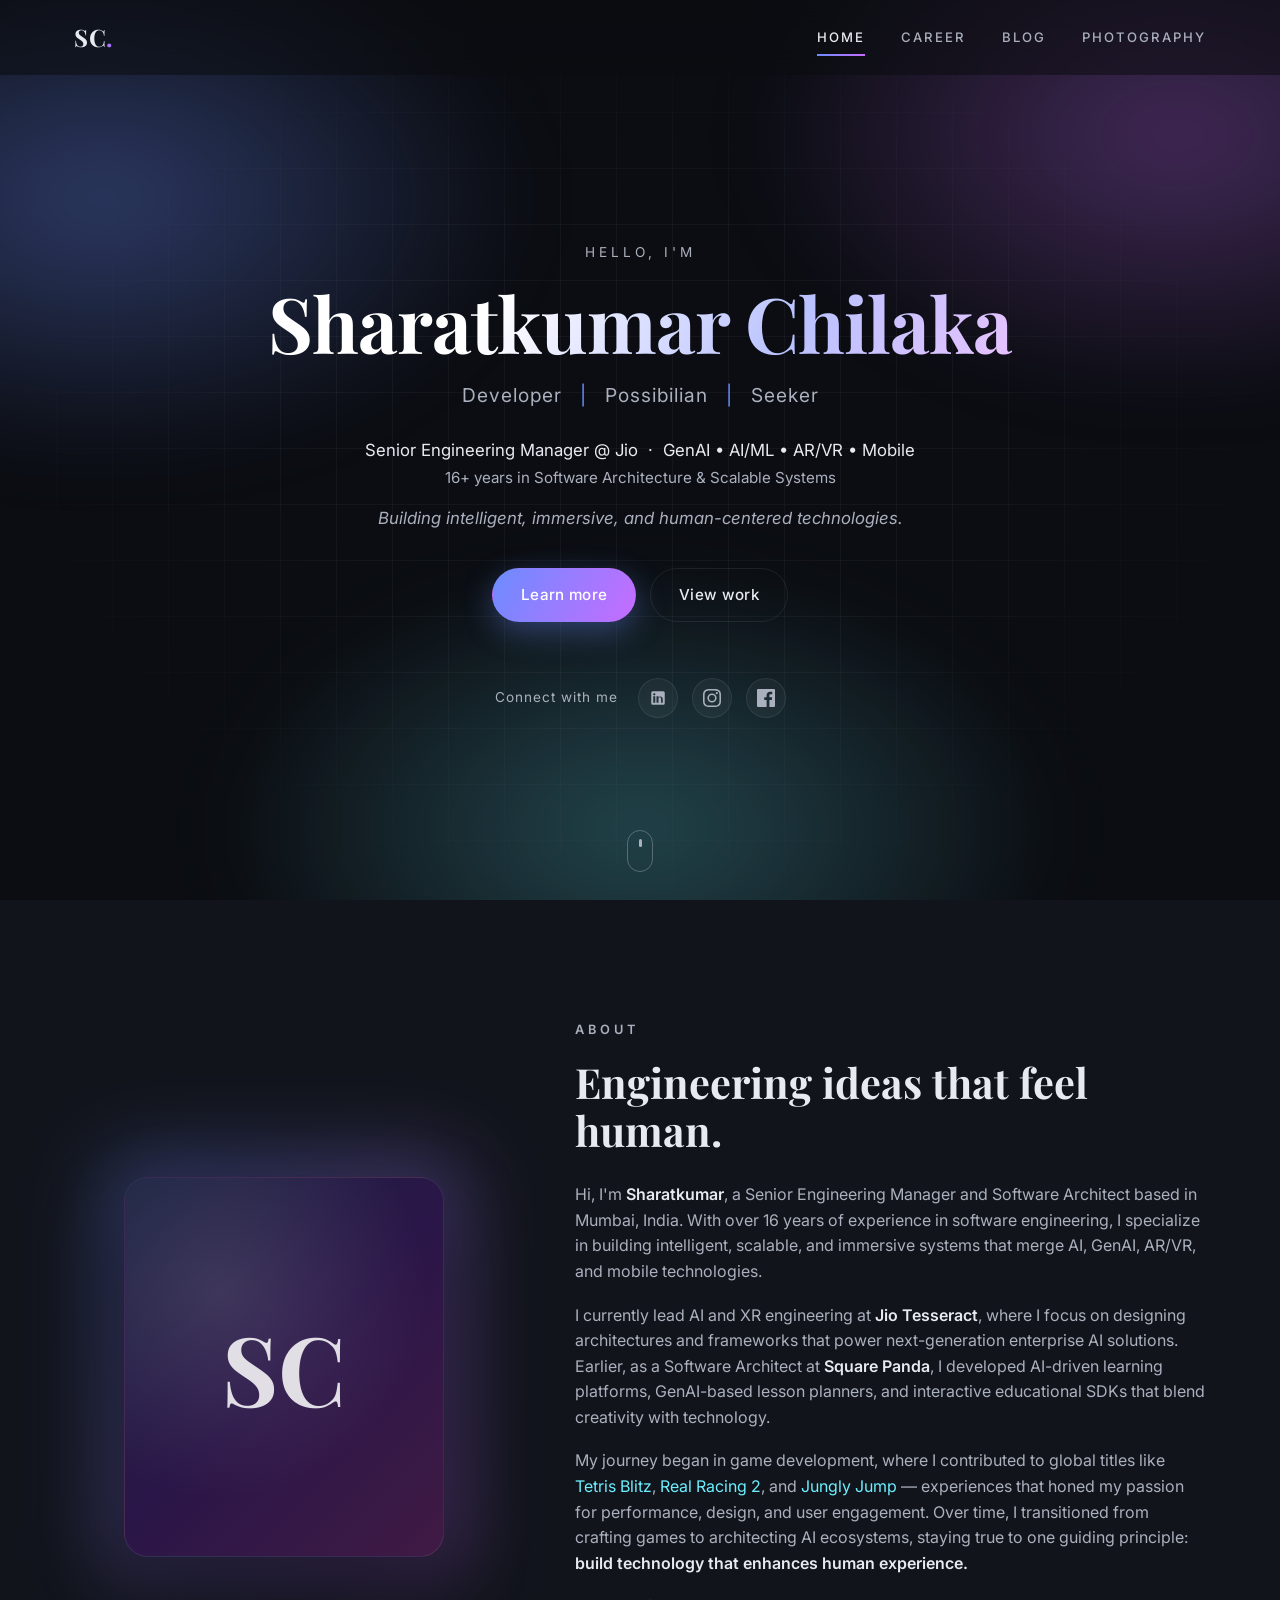
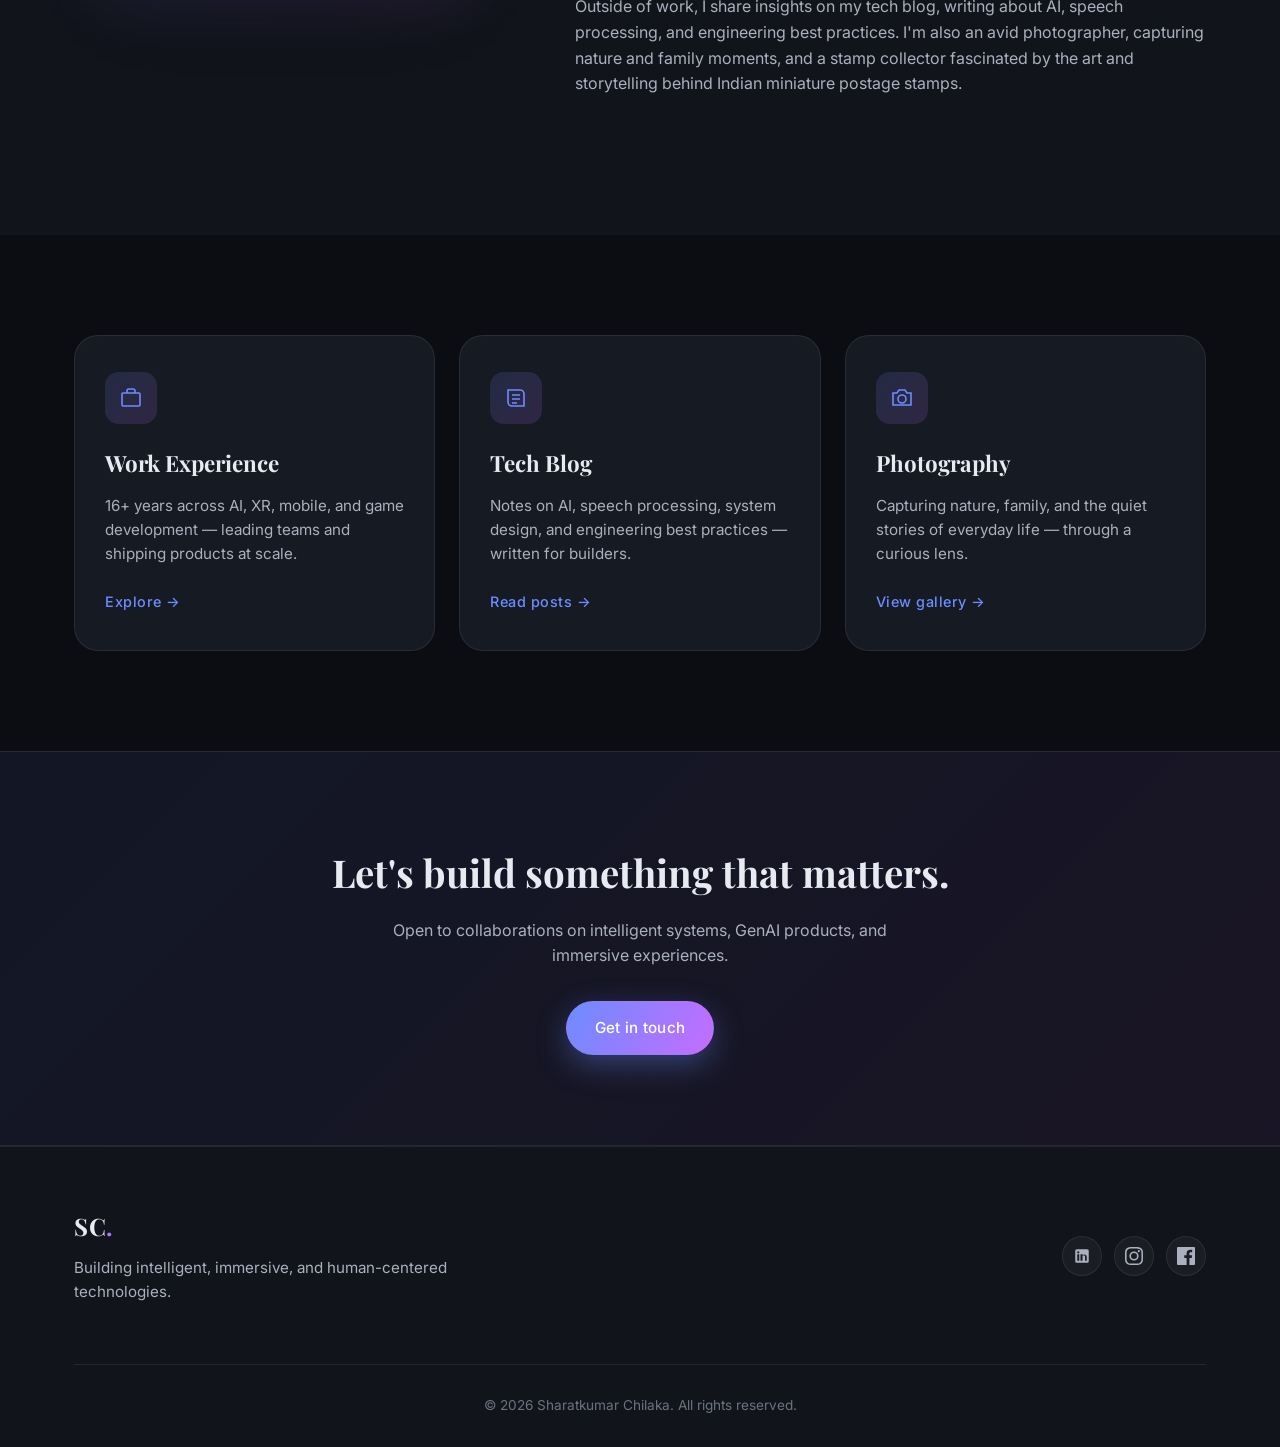
==== index.html @ 83e95e02 "Adding intial page" ====
<!DOCTYPE html>
<html lang="en">
<head>
  <meta charset="UTF-8" />
  <meta name="viewport" content="width=device-width, initial-scale=1.0" />
  <meta name="description" content="Sharatkumar Chilaka - Developer, Possibilian, Seeker. Senior Engineering Manager specializing in GenAI, AI/ML, AR/VR, and Mobile technologies." />
  <title>Sharatkumar Chilaka — Developer | Possibilian | Seeker</title>
  <link rel="preconnect" href="https://fonts.googleapis.com" />
  <link rel="preconnect" href="https://fonts.gstatic.com" crossorigin />
  <link href="https://fonts.googleapis.com/css2?family=Inter:wght@300;400;500;600;700;800&family=Playfair+Display:wght@400;600;700&display=swap" rel="stylesheet" />
  <link rel="stylesheet" href="styles.css" />
</head>
<body>
  <header class="navbar" id="navbar">
    <div class="nav-container">
      <a href="#home" class="logo">SC<span class="logo-dot">.</span></a>
      <nav class="nav-links" aria-label="Primary">
        <a href="#home" class="nav-link active">HOME</a>
        <a href="#career" class="nav-link">CAREER</a>
        <a href="#blog" class="nav-link">BLOG</a>
        <a href="#photography" class="nav-link">PHOTOGRAPHY</a>
      </nav>
      <button class="menu-toggle" id="menuToggle" aria-label="Toggle menu" aria-expanded="false">
        <span></span><span></span><span></span>
      </button>
    </div>
  </header>

  <section class="hero" id="home">
    <div class="hero-bg">
      <div class="rgb-wave"></div>
      <div class="grid-overlay"></div>
    </div>
    <div class="hero-content">
      <p class="hero-eyebrow">Hello, I'm</p>
      <h1 class="hero-title">Sharatkumar Chilaka</h1>
      <p class="hero-tagline">
        <span>Developer</span>
        <span class="separator">|</span>
        <span>Possibilian</span>
        <span class="separator">|</span>
        <span>Seeker</span>
      </p>
      <p class="hero-subtitle">
        Senior Engineering Manager @ Jio &nbsp;·&nbsp; GenAI • AI/ML • AR/VR • Mobile
        <br />
        <span class="hero-meta">16+ years in Software Architecture &amp; Scalable Systems</span>
      </p>
      <p class="hero-quote">Building intelligent, immersive, and human-centered technologies.</p>

      <div class="hero-cta">
        <a href="#about" class="btn btn-primary">Learn more</a>
        <a href="#career" class="btn btn-ghost">View work</a>
      </div>

      <div class="hero-socials">
        <span class="connect-text">Connect with me</span>
        <a href="#" class="social-icon" aria-label="LinkedIn">
          <svg viewBox="0 0 24 24" fill="currentColor"><path d="M19 3a2 2 0 012 2v14a2 2 0 01-2 2H5a2 2 0 01-2-2V5a2 2 0 012-2h14zM8.34 18.34V9.67H5.67v8.67h2.67zM7 8.5A1.5 1.5 0 105.5 7 1.5 1.5 0 007 8.5zm11.34 9.84v-4.74c0-2.55-1.36-3.74-3.18-3.74a2.74 2.74 0 00-2.49 1.37V9.67h-2.67v8.67h2.67v-4.84c0-1.27.24-2.5 1.81-2.5s1.59 1.45 1.59 2.58v4.76z"/></svg>
        </a>
        <a href="#" class="social-icon" aria-label="Instagram">
          <svg viewBox="0 0 24 24" fill="currentColor"><path d="M12 2.16c3.2 0 3.58 0 4.85.07a6.6 6.6 0 012.23.41 3.97 3.97 0 011.43.93 3.97 3.97 0 01.93 1.43 6.6 6.6 0 01.41 2.23c.06 1.27.07 1.65.07 4.85s0 3.58-.07 4.85a6.6 6.6 0 01-.41 2.23 4.24 4.24 0 01-2.36 2.36 6.6 6.6 0 01-2.23.41c-1.27.06-1.65.07-4.85.07s-3.58 0-4.85-.07a6.6 6.6 0 01-2.23-.41 4.24 4.24 0 01-2.36-2.36 6.6 6.6 0 01-.41-2.23C2.17 15.58 2.16 15.2 2.16 12s0-3.58.07-4.85a6.6 6.6 0 01.41-2.23A3.97 3.97 0 013.57 3.5a3.97 3.97 0 011.43-.93 6.6 6.6 0 012.23-.41C8.42 2.17 8.8 2.16 12 2.16zM12 0C8.74 0 8.33 0 7.05.07a8.78 8.78 0 00-2.91.56 5.88 5.88 0 00-2.13 1.39A5.88 5.88 0 00.63 4.14a8.78 8.78 0 00-.56 2.91C0 8.33 0 8.74 0 12s0 3.67.07 4.95a8.78 8.78 0 00.56 2.91 5.88 5.88 0 001.39 2.12 5.88 5.88 0 002.12 1.39 8.78 8.78 0 002.91.56C8.33 24 8.74 24 12 24s3.67 0 4.95-.07a8.78 8.78 0 002.91-.56 6.13 6.13 0 003.51-3.51 8.78 8.78 0 00.56-2.91C24 15.67 24 15.26 24 12s0-3.67-.07-4.95a8.78 8.78 0 00-.56-2.91 5.88 5.88 0 00-1.39-2.12A5.88 5.88 0 0019.86.63a8.78 8.78 0 00-2.91-.56C15.67 0 15.26 0 12 0zm0 5.84A6.16 6.16 0 1018.16 12 6.16 6.16 0 0012 5.84zM12 16a4 4 0 114-4 4 4 0 01-4 4zm6.41-11.85a1.44 1.44 0 11-1.44 1.44 1.44 1.44 0 011.44-1.44z"/></svg>
        </a>
        <a href="#" class="social-icon" aria-label="Facebook">
          <svg viewBox="0 0 24 24" fill="currentColor"><path d="M22.68 0H1.32A1.32 1.32 0 000 1.32v21.36A1.32 1.32 0 001.32 24h11.49v-9.29h-3.13v-3.62h3.13V8.41c0-3.1 1.89-4.79 4.66-4.79a25.7 25.7 0 012.8.14v3.24h-1.92c-1.5 0-1.8.72-1.8 1.76v2.31h3.59l-.47 3.62h-3.12V24h6.12A1.32 1.32 0 0024 22.68V1.32A1.32 1.32 0 0022.68 0z"/></svg>
        </a>
      </div>
    </div>
    <div class="scroll-indicator" aria-hidden="true">
      <span></span>
    </div>
  </section>

  <section class="about" id="about">
    <div class="container about-grid">
      <div class="about-image">
        <div class="image-frame">
          <div class="image-placeholder" role="img" aria-label="Portrait of Sharatkumar Chilaka">
            <span>SC</span>
          </div>
          <div class="image-glow"></div>
        </div>
      </div>
      <div class="about-text">
        <p class="section-eyebrow">About</p>
        <h2 class="section-title">Engineering ideas that feel human.</h2>
        <p>
          Hi, I'm <strong>Sharatkumar</strong>, a Senior Engineering Manager and Software Architect based in
          Mumbai, India. With over 16 years of experience in software engineering, I specialize in building
          intelligent, scalable, and immersive systems that merge AI, GenAI, AR/VR, and mobile technologies.
        </p>
        <p>
          I currently lead AI and XR engineering at <strong>Jio Tesseract</strong>, where I focus on designing
          architectures and frameworks that power next-generation enterprise AI solutions. Earlier, as a
          Software Architect at <strong>Square Panda</strong>, I developed AI-driven learning platforms,
          GenAI-based lesson planners, and interactive educational SDKs that blend creativity with technology.
        </p>
        <p>
          My journey began in game development, where I contributed to global titles like
          <em>Tetris Blitz</em>, <em>Real Racing 2</em>, and <em>Jungly Jump</em> — experiences that honed my
          passion for performance, design, and user engagement. Over time, I transitioned from crafting games
          to architecting AI ecosystems, staying true to one guiding principle:
          <strong>build technology that enhances human experience.</strong>
        </p>
        <p>
          Outside of work, I share insights on my tech blog, writing about AI, speech processing, and
          engineering best practices. I'm also an avid photographer, capturing nature and family moments, and
          a stamp collector fascinated by the art and storytelling behind Indian miniature postage stamps.
        </p>
      </div>
    </div>
  </section>

  <section class="cards-section" id="career">
    <div class="container">
      <div class="cards-grid">
        <a href="#career" class="feature-card">
          <div class="card-icon">
            <svg viewBox="0 0 24 24" fill="none" stroke="currentColor" stroke-width="1.6"><path d="M20 7H4a1 1 0 00-1 1v11a1 1 0 001 1h16a1 1 0 001-1V8a1 1 0 00-1-1z"/><path d="M16 7V5a2 2 0 00-2-2h-4a2 2 0 00-2 2v2"/></svg>
          </div>
          <h3>Work Experience</h3>
          <p>16+ years across AI, XR, mobile, and game development — leading teams and shipping products at scale.</p>
          <span class="card-arrow">Explore →</span>
        </a>

        <a href="#blog" class="feature-card">
          <div class="card-icon">
            <svg viewBox="0 0 24 24" fill="none" stroke="currentColor" stroke-width="1.6"><path d="M4 4h12a4 4 0 014 4v12H8a4 4 0 01-4-4V4z"/><path d="M8 9h8M8 13h8M8 17h5"/></svg>
          </div>
          <h3>Tech Blog</h3>
          <p>Notes on AI, speech processing, system design, and engineering best practices — written for builders.</p>
          <span class="card-arrow">Read posts →</span>
        </a>

        <a href="#photography" class="feature-card">
          <div class="card-icon">
            <svg viewBox="0 0 24 24" fill="none" stroke="currentColor" stroke-width="1.6"><path d="M3 7h4l2-3h6l2 3h4v12H3z"/><circle cx="12" cy="13" r="4"/></svg>
          </div>
          <h3>Photography</h3>
          <p>Capturing nature, family, and the quiet stories of everyday life — through a curious lens.</p>
          <span class="card-arrow">View gallery →</span>
        </a>
      </div>
    </div>
  </section>

  <section class="cta-band">
    <div class="container">
      <h2>Let's build something that matters.</h2>
      <p>Open to collaborations on intelligent systems, GenAI products, and immersive experiences.</p>
      <a href="mailto:hello@example.com" class="btn btn-primary">Get in touch</a>
    </div>
  </section>

  <footer class="footer">
    <div class="container footer-inner">
      <div class="footer-brand">
        <span class="logo">SC<span class="logo-dot">.</span></span>
        <p>Building intelligent, immersive, and human-centered technologies.</p>
      </div>
      <div class="footer-socials">
        <a href="#" class="social-icon" aria-label="LinkedIn">
          <svg viewBox="0 0 24 24" fill="currentColor"><path d="M19 3a2 2 0 012 2v14a2 2 0 01-2 2H5a2 2 0 01-2-2V5a2 2 0 012-2h14zM8.34 18.34V9.67H5.67v8.67h2.67zM7 8.5A1.5 1.5 0 105.5 7 1.5 1.5 0 007 8.5zm11.34 9.84v-4.74c0-2.55-1.36-3.74-3.18-3.74a2.74 2.74 0 00-2.49 1.37V9.67h-2.67v8.67h2.67v-4.84c0-1.27.24-2.5 1.81-2.5s1.59 1.45 1.59 2.58v4.76z"/></svg>
        </a>
        <a href="#" class="social-icon" aria-label="Instagram">
          <svg viewBox="0 0 24 24" fill="currentColor"><path d="M12 2.16c3.2 0 3.58 0 4.85.07a6.6 6.6 0 012.23.41 3.97 3.97 0 011.43.93 3.97 3.97 0 01.93 1.43 6.6 6.6 0 01.41 2.23c.06 1.27.07 1.65.07 4.85s0 3.58-.07 4.85a6.6 6.6 0 01-.41 2.23 4.24 4.24 0 01-2.36 2.36 6.6 6.6 0 01-2.23.41c-1.27.06-1.65.07-4.85.07s-3.58 0-4.85-.07a6.6 6.6 0 01-2.23-.41 4.24 4.24 0 01-2.36-2.36 6.6 6.6 0 01-.41-2.23C2.17 15.58 2.16 15.2 2.16 12s0-3.58.07-4.85a6.6 6.6 0 01.41-2.23A3.97 3.97 0 013.57 3.5a3.97 3.97 0 011.43-.93 6.6 6.6 0 012.23-.41C8.42 2.17 8.8 2.16 12 2.16zM12 0C8.74 0 8.33 0 7.05.07a8.78 8.78 0 00-2.91.56 5.88 5.88 0 00-2.13 1.39A5.88 5.88 0 00.63 4.14a8.78 8.78 0 00-.56 2.91C0 8.33 0 8.74 0 12s0 3.67.07 4.95a8.78 8.78 0 00.56 2.91 5.88 5.88 0 001.39 2.12 5.88 5.88 0 002.12 1.39 8.78 8.78 0 002.91.56C8.33 24 8.74 24 12 24s3.67 0 4.95-.07a8.78 8.78 0 002.91-.56 6.13 6.13 0 003.51-3.51 8.78 8.78 0 00.56-2.91C24 15.67 24 15.26 24 12s0-3.67-.07-4.95a8.78 8.78 0 00-.56-2.91 5.88 5.88 0 00-1.39-2.12A5.88 5.88 0 0019.86.63a8.78 8.78 0 00-2.91-.56C15.67 0 15.26 0 12 0zm0 5.84A6.16 6.16 0 1018.16 12 6.16 6.16 0 0012 5.84zM12 16a4 4 0 114-4 4 4 0 01-4 4zm6.41-11.85a1.44 1.44 0 11-1.44 1.44 1.44 1.44 0 011.44-1.44z"/></svg>
        </a>
        <a href="#" class="social-icon" aria-label="Facebook">
          <svg viewBox="0 0 24 24" fill="currentColor"><path d="M22.68 0H1.32A1.32 1.32 0 000 1.32v21.36A1.32 1.32 0 001.32 24h11.49v-9.29h-3.13v-3.62h3.13V8.41c0-3.1 1.89-4.79 4.66-4.79a25.7 25.7 0 012.8.14v3.24h-1.92c-1.5 0-1.8.72-1.8 1.76v2.31h3.59l-.47 3.62h-3.12V24h6.12A1.32 1.32 0 0024 22.68V1.32A1.32 1.32 0 0022.68 0z"/></svg>
        </a>
      </div>
      <p class="copyright">© 2026 Sharatkumar Chilaka. All rights reserved.</p>
    </div>
  </footer>

  <script src="script.js"></script>
</body>
</html>
---- styles.css ----
/* ---------- Design tokens ---------- */
:root {
  --bg: #0b0d12;
  --bg-soft: #11141b;
  --bg-elev: #161a23;
  --text: #e7eaf0;
  --text-dim: #aab0bd;
  --muted: #6b7280;
  --border: rgba(255, 255, 255, 0.08);
  --accent: #6c8cff;
  --accent-2: #c66cff;
  --accent-3: #6cf0ff;
  --shadow-lg: 0 30px 80px rgba(0, 0, 0, 0.45);
  --radius-sm: 10px;
  --radius-md: 16px;
  --radius-lg: 24px;
  --max-width: 1180px;
  --transition: 0.3s cubic-bezier(0.2, 0.7, 0.2, 1);
}

* { box-sizing: border-box; margin: 0; padding: 0; }

html { scroll-behavior: smooth; }

body {
  font-family: 'Inter', -apple-system, BlinkMacSystemFont, 'Segoe UI', sans-serif;
  background: var(--bg);
  color: var(--text);
  line-height: 1.6;
  -webkit-font-smoothing: antialiased;
  overflow-x: hidden;
}

img { max-width: 100%; display: block; }

a { color: inherit; text-decoration: none; }

.container {
  max-width: var(--max-width);
  margin: 0 auto;
  padding: 0 24px;
}

/* ---------- Navbar ---------- */
.navbar {
  position: fixed;
  top: 0; left: 0; right: 0;
  z-index: 100;
  backdrop-filter: blur(14px);
  -webkit-backdrop-filter: blur(14px);
  background: rgba(11, 13, 18, 0.55);
  border-bottom: 1px solid transparent;
  transition: background var(--transition), border-color var(--transition);
}
.navbar.scrolled {
  background: rgba(11, 13, 18, 0.85);
  border-bottom-color: var(--border);
}

.nav-container {
  max-width: var(--max-width);
  margin: 0 auto;
  padding: 18px 24px;
  display: flex;
  align-items: center;
  justify-content: space-between;
}

.logo {
  font-family: 'Playfair Display', serif;
  font-size: 1.5rem;
  font-weight: 700;
  letter-spacing: 0.5px;
}
.logo-dot {
  background: linear-gradient(120deg, var(--accent), var(--accent-2));
  -webkit-background-clip: text;
  background-clip: text;
  color: transparent;
}

.nav-links { display: flex; gap: 36px; }

.nav-link {
  font-size: 0.82rem;
  letter-spacing: 2px;
  font-weight: 500;
  color: var(--text-dim);
  position: relative;
  padding: 4px 0;
  transition: color var(--transition);
}
.nav-link::after {
  content: '';
  position: absolute;
  left: 0; bottom: -4px;
  width: 0; height: 2px;
  background: linear-gradient(90deg, var(--accent), var(--accent-2));
  transition: width var(--transition);
}
.nav-link:hover, .nav-link.active { color: var(--text); }
.nav-link:hover::after, .nav-link.active::after { width: 100%; }

.menu-toggle {
  display: none;
  background: none;
  border: none;
  cursor: pointer;
  padding: 6px;
}
.menu-toggle span {
  display: block;
  width: 24px;
  height: 2px;
  background: var(--text);
  margin: 5px 0;
  transition: var(--transition);
}

/* ---------- Hero ---------- */
.hero {
  position: relative;
  min-height: 100vh;
  display: flex;
  align-items: center;
  justify-content: center;
  text-align: center;
  padding: 140px 24px 80px;
  overflow: hidden;
}

.hero-bg {
  position: absolute;
  inset: 0;
  z-index: 0;
}
.rgb-wave {
  position: absolute;
  inset: -20%;
  background:
    radial-gradient(40% 35% at 20% 30%, rgba(108, 140, 255, 0.35), transparent 60%),
    radial-gradient(40% 35% at 80% 25%, rgba(198, 108, 255, 0.30), transparent 60%),
    radial-gradient(40% 35% at 50% 80%, rgba(108, 240, 255, 0.25), transparent 60%);
  filter: blur(40px);
  animation: drift 18s ease-in-out infinite alternate;
}
@keyframes drift {
  0%   { transform: translate(0, 0) scale(1); }
  100% { transform: translate(-3%, 2%) scale(1.05); }
}
.grid-overlay {
  position: absolute;
  inset: 0;
  background-image:
    linear-gradient(rgba(255,255,255,0.04) 1px, transparent 1px),
    linear-gradient(90deg, rgba(255,255,255,0.04) 1px, transparent 1px);
  background-size: 56px 56px;
  mask-image: radial-gradient(ellipse at center, #000 35%, transparent 75%);
  -webkit-mask-image: radial-gradient(ellipse at center, #000 35%, transparent 75%);
}

.hero-content {
  position: relative;
  z-index: 1;
  max-width: 860px;
  animation: fadeUp 0.9s ease-out both;
}

.hero-eyebrow {
  font-size: 0.85rem;
  letter-spacing: 4px;
  text-transform: uppercase;
  color: var(--text-dim);
  margin-bottom: 18px;
}

.hero-title {
  font-family: 'Playfair Display', serif;
  font-size: clamp(2.6rem, 6vw, 4.8rem);
  font-weight: 700;
  line-height: 1.05;
  letter-spacing: -1px;
  background: linear-gradient(120deg, #ffffff 30%, #b9c2ff 70%, #e6c2ff 100%);
  -webkit-background-clip: text;
  background-clip: text;
  color: transparent;
  margin-bottom: 18px;
}

.hero-tagline {
  font-size: clamp(1rem, 1.6vw, 1.2rem);
  color: var(--text-dim);
  margin-bottom: 26px;
  letter-spacing: 1px;
}
.hero-tagline .separator {
  margin: 0 12px;
  color: var(--accent);
}

.hero-subtitle {
  font-size: 1.05rem;
  color: var(--text);
  margin-bottom: 14px;
}
.hero-meta {
  color: var(--text-dim);
  font-size: 0.95rem;
}

.hero-quote {
  font-style: italic;
  color: var(--text-dim);
  margin-bottom: 36px;
  font-size: 1.05rem;
}

.hero-cta {
  display: flex;
  gap: 14px;
  justify-content: center;
  flex-wrap: wrap;
  margin-bottom: 56px;
}

.btn {
  display: inline-flex;
  align-items: center;
  justify-content: center;
  padding: 14px 28px;
  border-radius: 999px;
  font-weight: 500;
  font-size: 0.95rem;
  letter-spacing: 0.3px;
  border: 1px solid transparent;
  cursor: pointer;
  transition: transform var(--transition), box-shadow var(--transition), background var(--transition);
}
.btn-primary {
  background: linear-gradient(120deg, var(--accent), var(--accent-2));
  color: #fff;
  box-shadow: 0 10px 30px rgba(108, 140, 255, 0.35);
}
.btn-primary:hover { transform: translateY(-2px); box-shadow: 0 14px 36px rgba(198, 108, 255, 0.45); }
.btn-ghost {
  background: transparent;
  border-color: var(--border);
  color: var(--text);
}
.btn-ghost:hover {
  background: rgba(255,255,255,0.04);
  border-color: rgba(255,255,255,0.18);
}

.hero-socials {
  display: flex;
  align-items: center;
  justify-content: center;
  gap: 14px;
  flex-wrap: wrap;
}
.connect-text {
  font-size: 0.85rem;
  color: var(--text-dim);
  letter-spacing: 1px;
  margin-right: 6px;
}
.social-icon {
  width: 40px; height: 40px;
  display: inline-flex;
  align-items: center;
  justify-content: center;
  border-radius: 50%;
  background: rgba(255,255,255,0.04);
  border: 1px solid var(--border);
  color: var(--text-dim);
  transition: all var(--transition);
}
.social-icon svg { width: 18px; height: 18px; }
.social-icon:hover {
  color: #fff;
  background: linear-gradient(120deg, var(--accent), var(--accent-2));
  border-color: transparent;
  transform: translateY(-2px);
}

.scroll-indicator {
  position: absolute;
  bottom: 28px;
  left: 50%;
  transform: translateX(-50%);
  width: 26px; height: 42px;
  border: 1.5px solid rgba(255,255,255,0.25);
  border-radius: 14px;
  z-index: 1;
}
.scroll-indicator span {
  display: block;
  width: 3px; height: 8px;
  background: var(--text-dim);
  border-radius: 2px;
  margin: 8px auto;
  animation: scrollDown 1.6s ease-in-out infinite;
}
@keyframes scrollDown {
  0%   { transform: translateY(0); opacity: 1; }
  100% { transform: translateY(14px); opacity: 0; }
}

@keyframes fadeUp {
  from { opacity: 0; transform: translateY(24px); }
  to   { opacity: 1; transform: translateY(0); }
}

/* ---------- About ---------- */
.about {
  padding: 120px 0;
  background: var(--bg-soft);
  position: relative;
}

.about-grid {
  display: grid;
  grid-template-columns: 0.8fr 1.2fr;
  gap: 80px;
  align-items: center;
}

.about-image {
  display: flex;
  justify-content: center;
}

.image-frame {
  position: relative;
  width: 320px;
  height: 380px;
}
.image-placeholder {
  position: relative;
  width: 100%; height: 100%;
  border-radius: var(--radius-lg);
  background: linear-gradient(135deg, #1a2240 0%, #2a1648 50%, #401a44 100%);
  display: flex;
  align-items: center;
  justify-content: center;
  font-family: 'Playfair Display', serif;
  font-size: 6rem;
  font-weight: 700;
  color: rgba(255,255,255,0.85);
  border: 1px solid var(--border);
  box-shadow: var(--shadow-lg);
  z-index: 2;
  overflow: hidden;
}
.image-placeholder::after {
  content: '';
  position: absolute;
  inset: 0;
  background: radial-gradient(circle at 30% 30%, rgba(255,255,255,0.12), transparent 60%);
}
.image-glow {
  position: absolute;
  inset: -20px;
  background: linear-gradient(120deg, var(--accent), var(--accent-2));
  filter: blur(40px);
  opacity: 0.35;
  z-index: 1;
  border-radius: var(--radius-lg);
}

.about-text p { color: var(--text-dim); margin-bottom: 18px; }
.about-text strong { color: var(--text); font-weight: 600; }
.about-text em { color: var(--accent-3); font-style: normal; }

.section-eyebrow {
  font-size: 0.8rem;
  letter-spacing: 4px;
  text-transform: uppercase;
  color: var(--accent);
  margin-bottom: 12px;
  font-weight: 600;
}

.section-title {
  font-family: 'Playfair Display', serif;
  font-size: clamp(1.8rem, 3.6vw, 2.6rem);
  font-weight: 700;
  line-height: 1.15;
  margin-bottom: 28px;
  color: var(--text);
}

/* ---------- Cards ---------- */
.cards-section {
  padding: 100px 0;
  background: var(--bg);
}

.cards-grid {
  display: grid;
  grid-template-columns: repeat(3, 1fr);
  gap: 24px;
}

.feature-card {
  background: var(--bg-elev);
  border: 1px solid var(--border);
  border-radius: var(--radius-lg);
  padding: 36px 30px;
  transition: transform var(--transition), border-color var(--transition), background var(--transition);
  position: relative;
  overflow: hidden;
}
.feature-card::before {
  content: '';
  position: absolute;
  top: 0; left: 0;
  width: 100%; height: 2px;
  background: linear-gradient(90deg, var(--accent), var(--accent-2), var(--accent-3));
  transform: scaleX(0);
  transform-origin: left;
  transition: transform 0.5s ease;
}
.feature-card:hover {
  transform: translateY(-6px);
  border-color: rgba(255,255,255,0.16);
  background: #1a1f2b;
}
.feature-card:hover::before { transform: scaleX(1); }

.card-icon {
  width: 52px; height: 52px;
  border-radius: 14px;
  background: linear-gradient(135deg, rgba(108,140,255,0.15), rgba(198,108,255,0.15));
  display: inline-flex;
  align-items: center;
  justify-content: center;
  margin-bottom: 22px;
  color: var(--accent);
}
.card-icon svg { width: 24px; height: 24px; }

.feature-card h3 {
  font-family: 'Playfair Display', serif;
  font-size: 1.4rem;
  margin-bottom: 12px;
  color: var(--text);
}
.feature-card p { color: var(--text-dim); margin-bottom: 22px; font-size: 0.95rem; }
.card-arrow {
  font-size: 0.9rem;
  color: var(--accent);
  font-weight: 500;
  letter-spacing: 0.5px;
  transition: gap var(--transition);
}
.feature-card:hover .card-arrow { color: var(--accent-2); }

/* ---------- CTA Band ---------- */
.cta-band {
  padding: 90px 0;
  text-align: center;
  background: linear-gradient(135deg, rgba(108,140,255,0.08), rgba(198,108,255,0.08));
  border-top: 1px solid var(--border);
  border-bottom: 1px solid var(--border);
}
.cta-band h2 {
  font-family: 'Playfair Display', serif;
  font-size: clamp(1.6rem, 3vw, 2.4rem);
  margin-bottom: 14px;
}
.cta-band p {
  color: var(--text-dim);
  margin-bottom: 32px;
  max-width: 560px;
  margin-left: auto;
  margin-right: auto;
}

/* ---------- Footer ---------- */
.footer {
  background: var(--bg-soft);
  padding: 60px 0 30px;
  border-top: 1px solid var(--border);
}
.footer-inner {
  display: grid;
  grid-template-columns: 1fr auto;
  gap: 30px;
  align-items: center;
}
.footer-brand { display: flex; flex-direction: column; gap: 10px; }
.footer-brand p { color: var(--text-dim); font-size: 0.95rem; max-width: 460px; }
.footer-socials { display: flex; gap: 12px; }
.copyright {
  grid-column: 1 / -1;
  text-align: center;
  color: var(--muted);
  font-size: 0.85rem;
  padding-top: 30px;
  margin-top: 30px;
  border-top: 1px solid var(--border);
}

/* ---------- Responsive ---------- */
@media (max-width: 900px) {
  .nav-links {
    position: fixed;
    top: 64px;
    left: 0; right: 0;
    flex-direction: column;
    background: rgba(11,13,18,0.95);
    backdrop-filter: blur(14px);
    padding: 24px;
    gap: 18px;
    transform: translateY(-120%);
    transition: transform var(--transition);
    border-bottom: 1px solid var(--border);
  }
  .nav-links.open { transform: translateY(0); }
  .menu-toggle { display: block; }

  .about-grid { grid-template-columns: 1fr; gap: 50px; }
  .image-frame { width: 260px; height: 320px; }
  .image-placeholder { font-size: 5rem; }

  .cards-grid { grid-template-columns: 1fr; }

  .footer-inner { grid-template-columns: 1fr; text-align: center; }
  .footer-brand { align-items: center; }
  .footer-socials { justify-content: center; }
}

@media (max-width: 480px) {
  .hero { padding: 120px 20px 60px; }
  .hero-tagline .separator { margin: 0 8px; }
  .about { padding: 80px 0; }
  .cards-section { padding: 70px 0; }
}

/* ---------- Reveal animation (JS toggled) ---------- */
.reveal {
  opacity: 0;
  transform: translateY(28px);
  transition: opacity 0.8s ease-out, transform 0.8s ease-out;
}
.reveal.visible { opacity: 1; transform: translateY(0); }
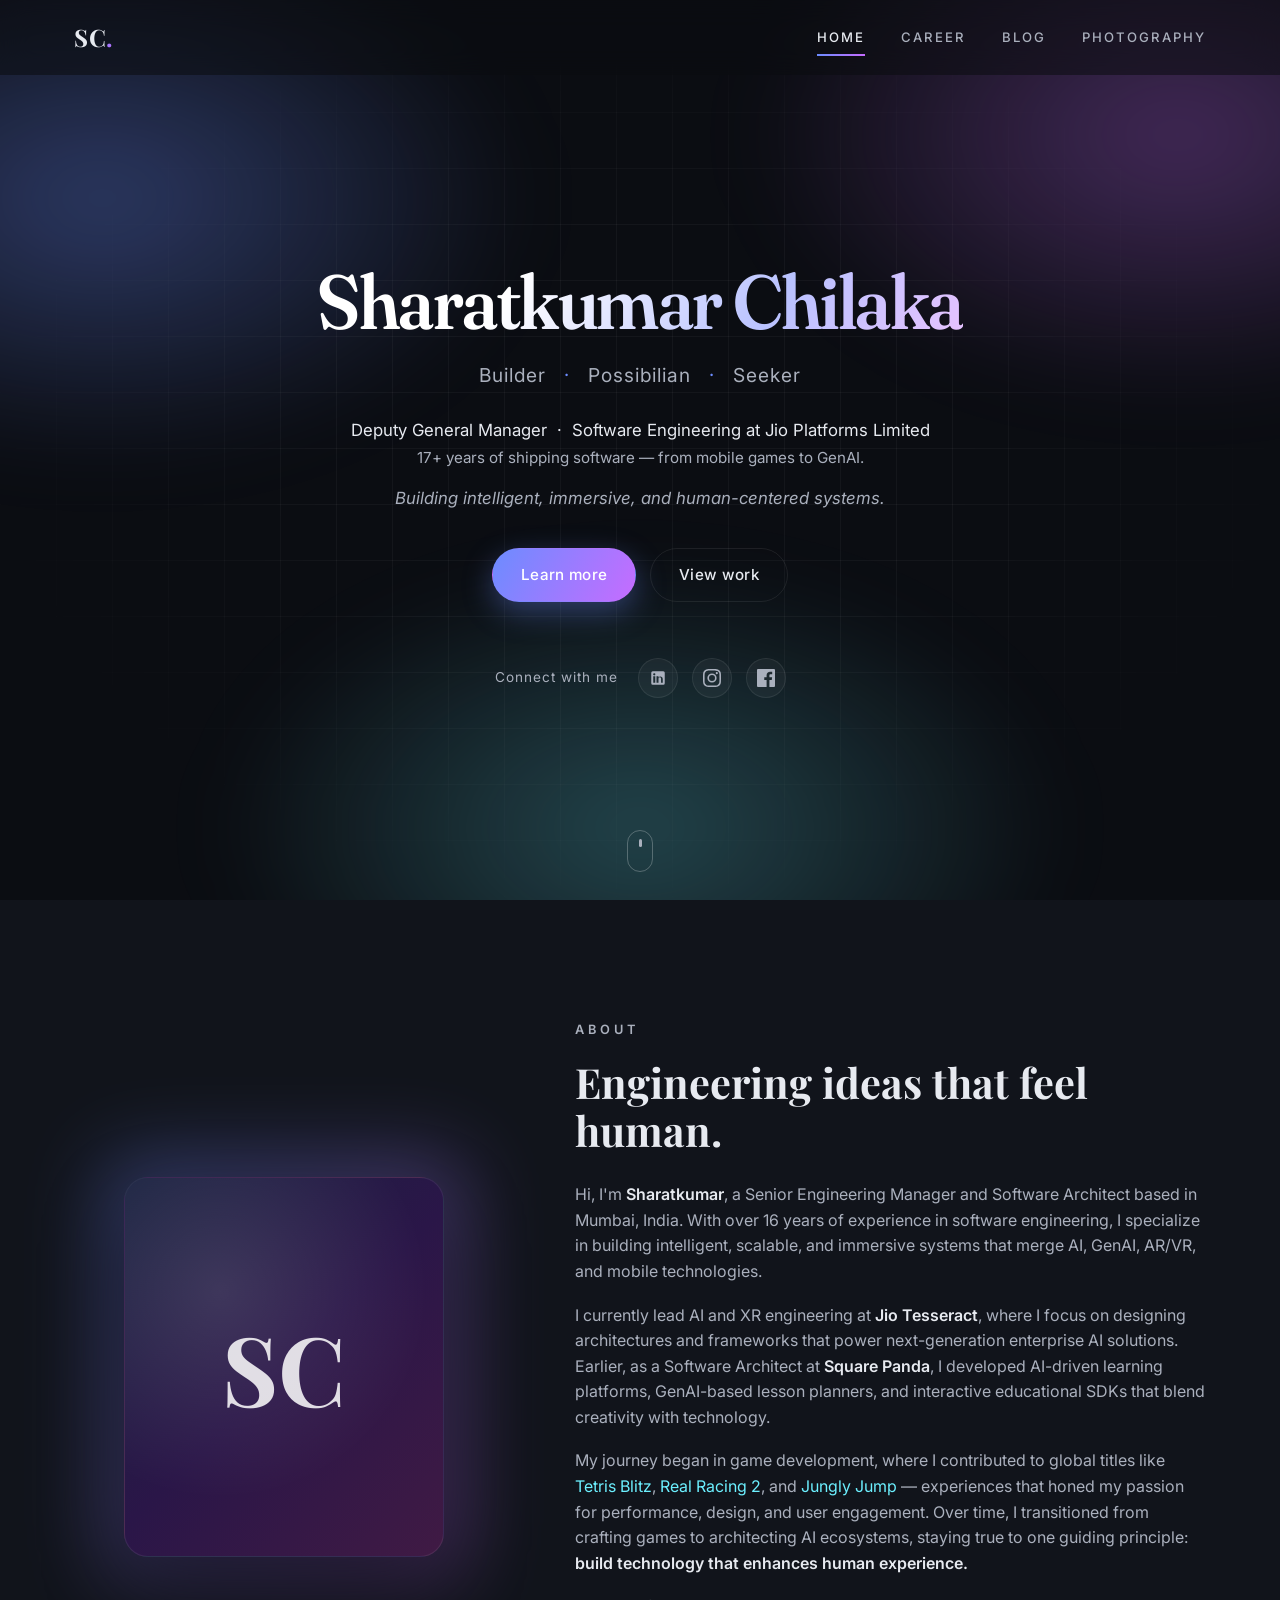
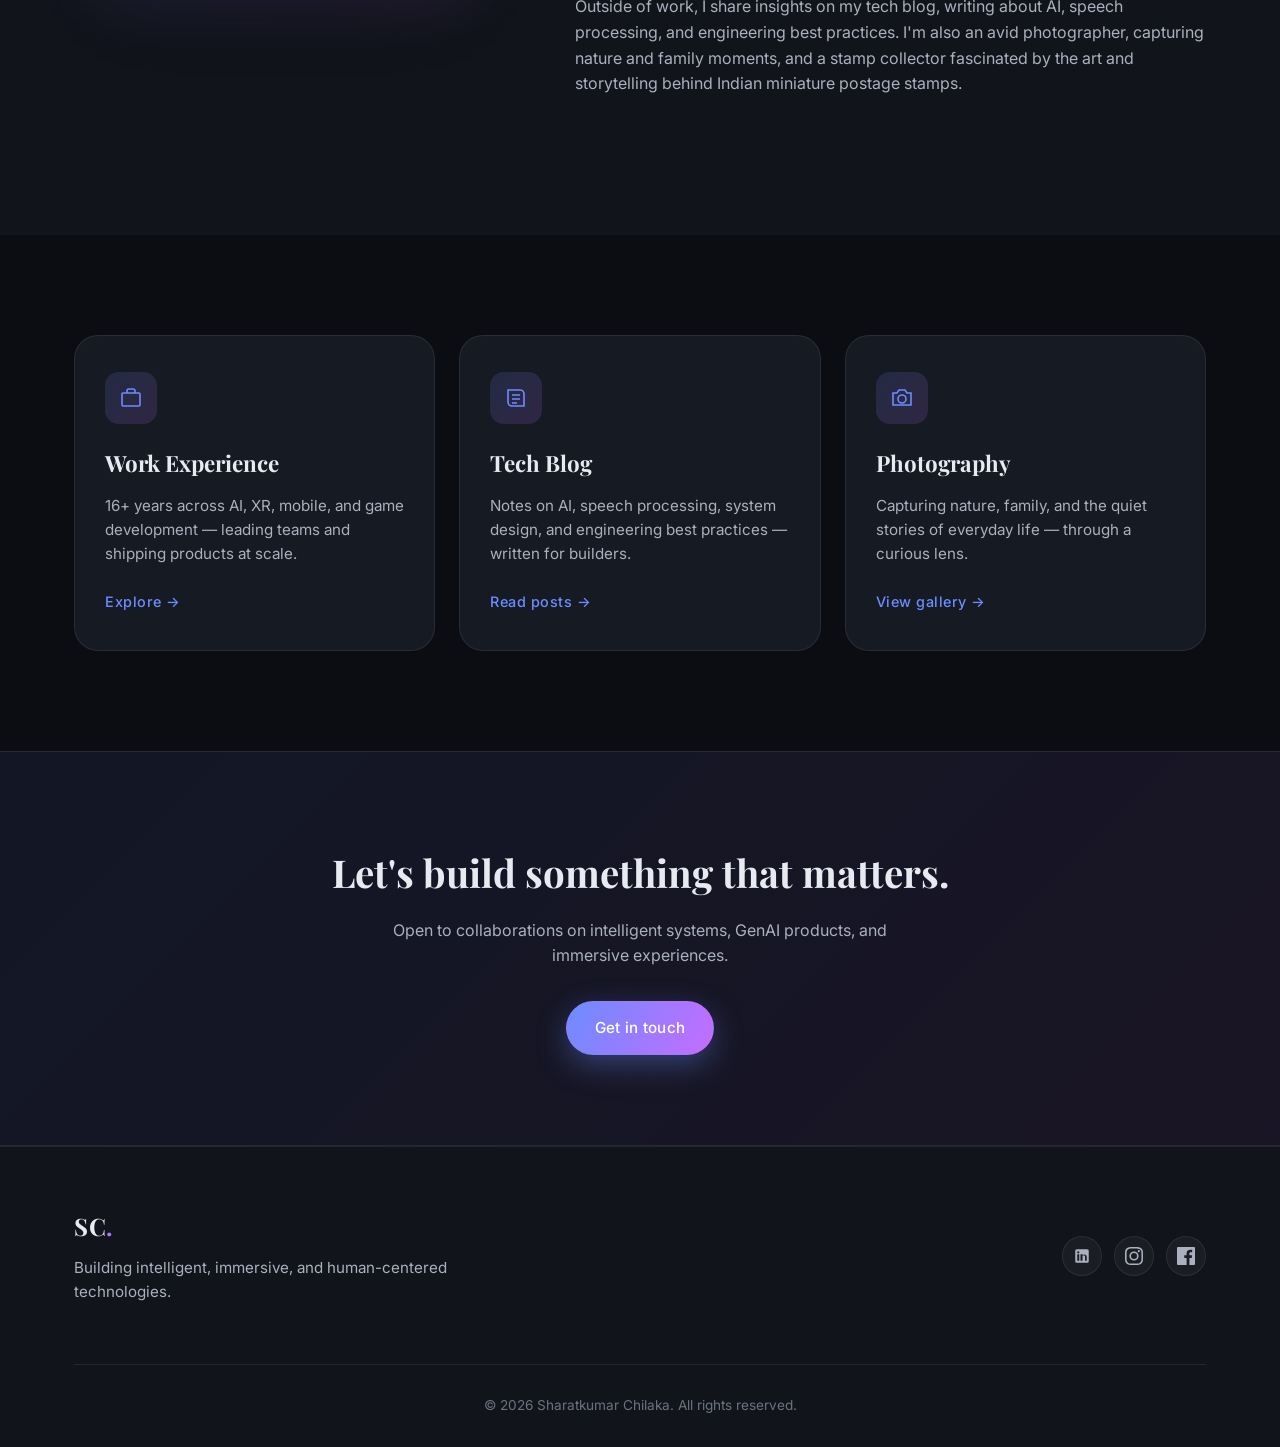
==== commit 36d3a0da: "Added Social Media links and bolg article topics" ====
--- a/index.html
+++ b/index.html
@@ -3,22 +3,22 @@
 <head>
   <meta charset="UTF-8" />
   <meta name="viewport" content="width=device-width, initial-scale=1.0" />
-  <meta name="description" content="Sharatkumar Chilaka - Developer, Possibilian, Seeker. Senior Engineering Manager specializing in GenAI, AI/ML, AR/VR, and Mobile technologies." />
-  <title>Sharatkumar Chilaka — Developer | Possibilian | Seeker</title>
+  <meta name="description" content="Sharatkumar Chilaka - Builder, Possibilian, Seeker. Deputy General Manager, Software Engineering at Jio Platforms Limited. 17+ years of shipping software, from mobile games to GenAI." />
+  <title>Sharatkumar Chilaka — Builder | Possibilian | Seeker</title>
   <link rel="preconnect" href="https://fonts.googleapis.com" />
   <link rel="preconnect" href="https://fonts.gstatic.com" crossorigin />
-  <link href="https://fonts.googleapis.com/css2?family=Inter:wght@300;400;500;600;700;800&family=Playfair+Display:wght@400;600;700&display=swap" rel="stylesheet" />
+  <link href="https://fonts.googleapis.com/css2?family=Fraunces:opsz,wght@9..144,400..900&family=Inter:wght@300;400;500;600;700;800&family=Playfair+Display:wght@400;600;700&display=swap" rel="stylesheet" />
   <link rel="stylesheet" href="styles.css" />
 </head>
 <body>
   <header class="navbar" id="navbar">
     <div class="nav-container">
-      <a href="#home" class="logo">SC<span class="logo-dot">.</span></a>
+      <a href="index.html" class="logo">SC<span class="logo-dot">.</span></a>
       <nav class="nav-links" aria-label="Primary">
-        <a href="#home" class="nav-link active">HOME</a>
-        <a href="#career" class="nav-link">CAREER</a>
-        <a href="#blog" class="nav-link">BLOG</a>
-        <a href="#photography" class="nav-link">PHOTOGRAPHY</a>
+        <a href="index.html" class="nav-link active">HOME</a>
+        <a href="career.html" class="nav-link">CAREER</a>
+        <a href="blog.html" class="nav-link">BLOG</a>
+        <a href="photography.html" class="nav-link">PHOTOGRAPHY</a>
       </nav>
       <button class="menu-toggle" id="menuToggle" aria-label="Toggle menu" aria-expanded="false">
         <span></span><span></span><span></span>
@@ -32,36 +32,35 @@
       <div class="grid-overlay"></div>
     </div>
     <div class="hero-content">
-      <p class="hero-eyebrow">Hello, I'm</p>
       <h1 class="hero-title">Sharatkumar Chilaka</h1>
       <p class="hero-tagline">
-        <span>Developer</span>
-        <span class="separator">|</span>
+        <span>Builder</span>
+        <span class="separator">·</span>
         <span>Possibilian</span>
-        <span class="separator">|</span>
+        <span class="separator">·</span>
         <span>Seeker</span>
       </p>
       <p class="hero-subtitle">
-        Senior Engineering Manager @ Jio &nbsp;·&nbsp; GenAI • AI/ML • AR/VR • Mobile
+        Deputy General Manager &nbsp;·&nbsp; Software Engineering at Jio Platforms Limited
         <br />
-        <span class="hero-meta">16+ years in Software Architecture &amp; Scalable Systems</span>
+        <span class="hero-meta">17+ years of shipping software &mdash; from mobile games to GenAI.</span>
       </p>
-      <p class="hero-quote">Building intelligent, immersive, and human-centered technologies.</p>
+      <p class="hero-quote">Building intelligent, immersive, and human-centered systems.</p>
 
       <div class="hero-cta">
         <a href="#about" class="btn btn-primary">Learn more</a>
-        <a href="#career" class="btn btn-ghost">View work</a>
+        <a href="career.html" class="btn btn-ghost">View work</a>
       </div>
 
       <div class="hero-socials">
         <span class="connect-text">Connect with me</span>
-        <a href="#" class="social-icon" aria-label="LinkedIn">
+        <a href="https://www.linkedin.com/in/sharatkumar-chilaka/" class="social-icon" aria-label="LinkedIn" target="_blank" rel="noopener noreferrer">
           <svg viewBox="0 0 24 24" fill="currentColor"><path d="M19 3a2 2 0 012 2v14a2 2 0 01-2 2H5a2 2 0 01-2-2V5a2 2 0 012-2h14zM8.34 18.34V9.67H5.67v8.67h2.67zM7 8.5A1.5 1.5 0 105.5 7 1.5 1.5 0 007 8.5zm11.34 9.84v-4.74c0-2.55-1.36-3.74-3.18-3.74a2.74 2.74 0 00-2.49 1.37V9.67h-2.67v8.67h2.67v-4.84c0-1.27.24-2.5 1.81-2.5s1.59 1.45 1.59 2.58v4.76z"/></svg>
         </a>
-        <a href="#" class="social-icon" aria-label="Instagram">
+        <a href="https://www.instagram.com/sharatkumarck/" class="social-icon" aria-label="Instagram" target="_blank" rel="noopener noreferrer">
           <svg viewBox="0 0 24 24" fill="currentColor"><path d="M12 2.16c3.2 0 3.58 0 4.85.07a6.6 6.6 0 012.23.41 3.97 3.97 0 011.43.93 3.97 3.97 0 01.93 1.43 6.6 6.6 0 01.41 2.23c.06 1.27.07 1.65.07 4.85s0 3.58-.07 4.85a6.6 6.6 0 01-.41 2.23 4.24 4.24 0 01-2.36 2.36 6.6 6.6 0 01-2.23.41c-1.27.06-1.65.07-4.85.07s-3.58 0-4.85-.07a6.6 6.6 0 01-2.23-.41 4.24 4.24 0 01-2.36-2.36 6.6 6.6 0 01-.41-2.23C2.17 15.58 2.16 15.2 2.16 12s0-3.58.07-4.85a6.6 6.6 0 01.41-2.23A3.97 3.97 0 013.57 3.5a3.97 3.97 0 011.43-.93 6.6 6.6 0 012.23-.41C8.42 2.17 8.8 2.16 12 2.16zM12 0C8.74 0 8.33 0 7.05.07a8.78 8.78 0 00-2.91.56 5.88 5.88 0 00-2.13 1.39A5.88 5.88 0 00.63 4.14a8.78 8.78 0 00-.56 2.91C0 8.33 0 8.74 0 12s0 3.67.07 4.95a8.78 8.78 0 00.56 2.91 5.88 5.88 0 001.39 2.12 5.88 5.88 0 002.12 1.39 8.78 8.78 0 002.91.56C8.33 24 8.74 24 12 24s3.67 0 4.95-.07a8.78 8.78 0 002.91-.56 6.13 6.13 0 003.51-3.51 8.78 8.78 0 00.56-2.91C24 15.67 24 15.26 24 12s0-3.67-.07-4.95a8.78 8.78 0 00-.56-2.91 5.88 5.88 0 00-1.39-2.12A5.88 5.88 0 0019.86.63a8.78 8.78 0 00-2.91-.56C15.67 0 15.26 0 12 0zm0 5.84A6.16 6.16 0 1018.16 12 6.16 6.16 0 0012 5.84zM12 16a4 4 0 114-4 4 4 0 01-4 4zm6.41-11.85a1.44 1.44 0 11-1.44 1.44 1.44 1.44 0 011.44-1.44z"/></svg>
         </a>
-        <a href="#" class="social-icon" aria-label="Facebook">
+        <a href="https://www.facebook.com/sharatkumar.chilaka" class="social-icon" aria-label="Facebook" target="_blank" rel="noopener noreferrer">
           <svg viewBox="0 0 24 24" fill="currentColor"><path d="M22.68 0H1.32A1.32 1.32 0 000 1.32v21.36A1.32 1.32 0 001.32 24h11.49v-9.29h-3.13v-3.62h3.13V8.41c0-3.1 1.89-4.79 4.66-4.79a25.7 25.7 0 012.8.14v3.24h-1.92c-1.5 0-1.8.72-1.8 1.76v2.31h3.59l-.47 3.62h-3.12V24h6.12A1.32 1.32 0 0024 22.68V1.32A1.32 1.32 0 0022.68 0z"/></svg>
         </a>
       </div>
@@ -111,10 +110,10 @@
     </div>
   </section>
 
-  <section class="cards-section" id="career">
+  <section class="cards-section" id="explore">
     <div class="container">
       <div class="cards-grid">
-        <a href="#career" class="feature-card">
+        <a href="career.html" class="feature-card">
           <div class="card-icon">
             <svg viewBox="0 0 24 24" fill="none" stroke="currentColor" stroke-width="1.6"><path d="M20 7H4a1 1 0 00-1 1v11a1 1 0 001 1h16a1 1 0 001-1V8a1 1 0 00-1-1z"/><path d="M16 7V5a2 2 0 00-2-2h-4a2 2 0 00-2 2v2"/></svg>
           </div>
@@ -123,7 +122,7 @@
           <span class="card-arrow">Explore →</span>
         </a>
 
-        <a href="#blog" class="feature-card">
+        <a href="blog.html" class="feature-card">
           <div class="card-icon">
             <svg viewBox="0 0 24 24" fill="none" stroke="currentColor" stroke-width="1.6"><path d="M4 4h12a4 4 0 014 4v12H8a4 4 0 01-4-4V4z"/><path d="M8 9h8M8 13h8M8 17h5"/></svg>
           </div>
@@ -132,7 +131,7 @@
           <span class="card-arrow">Read posts →</span>
         </a>
 
-        <a href="#photography" class="feature-card">
+        <a href="photography.html" class="feature-card">
           <div class="card-icon">
             <svg viewBox="0 0 24 24" fill="none" stroke="currentColor" stroke-width="1.6"><path d="M3 7h4l2-3h6l2 3h4v12H3z"/><circle cx="12" cy="13" r="4"/></svg>
           </div>
@@ -155,17 +154,17 @@
   <footer class="footer">
     <div class="container footer-inner">
       <div class="footer-brand">
-        <span class="logo">SC<span class="logo-dot">.</span></span>
+        <a href="index.html" class="logo">SC<span class="logo-dot">.</span></a>
         <p>Building intelligent, immersive, and human-centered technologies.</p>
       </div>
       <div class="footer-socials">
-        <a href="#" class="social-icon" aria-label="LinkedIn">
+        <a href="https://www.linkedin.com/in/sharatkumar-chilaka/" class="social-icon" aria-label="LinkedIn" target="_blank" rel="noopener noreferrer">
           <svg viewBox="0 0 24 24" fill="currentColor"><path d="M19 3a2 2 0 012 2v14a2 2 0 01-2 2H5a2 2 0 01-2-2V5a2 2 0 012-2h14zM8.34 18.34V9.67H5.67v8.67h2.67zM7 8.5A1.5 1.5 0 105.5 7 1.5 1.5 0 007 8.5zm11.34 9.84v-4.74c0-2.55-1.36-3.74-3.18-3.74a2.74 2.74 0 00-2.49 1.37V9.67h-2.67v8.67h2.67v-4.84c0-1.27.24-2.5 1.81-2.5s1.59 1.45 1.59 2.58v4.76z"/></svg>
         </a>
-        <a href="#" class="social-icon" aria-label="Instagram">
+        <a href="https://www.instagram.com/sharatkumarck/" class="social-icon" aria-label="Instagram" target="_blank" rel="noopener noreferrer">
           <svg viewBox="0 0 24 24" fill="currentColor"><path d="M12 2.16c3.2 0 3.58 0 4.85.07a6.6 6.6 0 012.23.41 3.97 3.97 0 011.43.93 3.97 3.97 0 01.93 1.43 6.6 6.6 0 01.41 2.23c.06 1.27.07 1.65.07 4.85s0 3.58-.07 4.85a6.6 6.6 0 01-.41 2.23 4.24 4.24 0 01-2.36 2.36 6.6 6.6 0 01-2.23.41c-1.27.06-1.65.07-4.85.07s-3.58 0-4.85-.07a6.6 6.6 0 01-2.23-.41 4.24 4.24 0 01-2.36-2.36 6.6 6.6 0 01-.41-2.23C2.17 15.58 2.16 15.2 2.16 12s0-3.58.07-4.85a6.6 6.6 0 01.41-2.23A3.97 3.97 0 013.57 3.5a3.97 3.97 0 011.43-.93 6.6 6.6 0 012.23-.41C8.42 2.17 8.8 2.16 12 2.16zM12 0C8.74 0 8.33 0 7.05.07a8.78 8.78 0 00-2.91.56 5.88 5.88 0 00-2.13 1.39A5.88 5.88 0 00.63 4.14a8.78 8.78 0 00-.56 2.91C0 8.33 0 8.74 0 12s0 3.67.07 4.95a8.78 8.78 0 00.56 2.91 5.88 5.88 0 001.39 2.12 5.88 5.88 0 002.12 1.39 8.78 8.78 0 002.91.56C8.33 24 8.74 24 12 24s3.67 0 4.95-.07a8.78 8.78 0 002.91-.56 6.13 6.13 0 003.51-3.51 8.78 8.78 0 00.56-2.91C24 15.67 24 15.26 24 12s0-3.67-.07-4.95a8.78 8.78 0 00-.56-2.91 5.88 5.88 0 00-1.39-2.12A5.88 5.88 0 0019.86.63a8.78 8.78 0 00-2.91-.56C15.67 0 15.26 0 12 0zm0 5.84A6.16 6.16 0 1018.16 12 6.16 6.16 0 0012 5.84zM12 16a4 4 0 114-4 4 4 0 01-4 4zm6.41-11.85a1.44 1.44 0 11-1.44 1.44 1.44 1.44 0 011.44-1.44z"/></svg>
         </a>
-        <a href="#" class="social-icon" aria-label="Facebook">
+        <a href="https://www.facebook.com/sharatkumar.chilaka" class="social-icon" aria-label="Facebook" target="_blank" rel="noopener noreferrer">
           <svg viewBox="0 0 24 24" fill="currentColor"><path d="M22.68 0H1.32A1.32 1.32 0 000 1.32v21.36A1.32 1.32 0 001.32 24h11.49v-9.29h-3.13v-3.62h3.13V8.41c0-3.1 1.89-4.79 4.66-4.79a25.7 25.7 0 012.8.14v3.24h-1.92c-1.5 0-1.8.72-1.8 1.76v2.31h3.59l-.47 3.62h-3.12V24h6.12A1.32 1.32 0 0024 22.68V1.32A1.32 1.32 0 0022.68 0z"/></svg>
         </a>
       </div>
--- a/styles.css
+++ b/styles.css
@@ -175,11 +175,12 @@
 }
 
 .hero-title {
-  font-family: 'Playfair Display', serif;
+  font-family: 'Fraunces', 'Playfair Display', serif;
   font-size: clamp(2.6rem, 6vw, 4.8rem);
-  font-weight: 700;
+  font-weight: 600;
   line-height: 1.05;
-  letter-spacing: -1px;
+  letter-spacing: -1.5px;
+  font-variation-settings: "opsz" 96, "SOFT" 50;
   background: linear-gradient(120deg, #ffffff 30%, #b9c2ff 70%, #e6c2ff 100%);
   -webkit-background-clip: text;
   background-clip: text;
@@ -546,3 +547,299 @@
   transition: opacity 0.8s ease-out, transform 0.8s ease-out;
 }
 .reveal.visible { opacity: 1; transform: translateY(0); }
+
+/* ---------- Sub-page hero ---------- */
+.page-hero {
+  position: relative;
+  padding: 180px 24px 90px;
+  text-align: center;
+  overflow: hidden;
+  background: var(--bg);
+}
+.page-hero .hero-bg { position: absolute; inset: 0; z-index: 0; }
+.page-hero-content {
+  position: relative;
+  z-index: 1;
+  max-width: 780px;
+  margin: 0 auto;
+  animation: fadeUp 0.8s ease-out both;
+}
+.page-hero h1 {
+  font-family: 'Playfair Display', serif;
+  font-size: clamp(2.2rem, 5vw, 3.6rem);
+  font-weight: 700;
+  line-height: 1.1;
+  letter-spacing: -0.5px;
+  background: linear-gradient(120deg, #ffffff 30%, #b9c2ff 70%, #e6c2ff 100%);
+  -webkit-background-clip: text;
+  background-clip: text;
+  color: transparent;
+  margin-bottom: 18px;
+}
+.page-hero p {
+  font-size: 1.1rem;
+  color: var(--text-dim);
+  max-width: 640px;
+  margin: 0 auto;
+}
+
+/* ---------- Section wrapper for sub-pages ---------- */
+.page-section {
+  padding: 90px 0;
+  background: var(--bg-soft);
+}
+.page-section.alt { background: var(--bg); }
+
+/* ---------- Career: Timeline ---------- */
+.timeline {
+  position: relative;
+  max-width: 880px;
+  margin: 0 auto;
+  padding-left: 28px;
+}
+.timeline::before {
+  content: '';
+  position: absolute;
+  left: 8px;
+  top: 6px;
+  bottom: 6px;
+  width: 2px;
+  background: linear-gradient(180deg, var(--accent), var(--accent-2), transparent);
+  opacity: 0.6;
+}
+
+.timeline-item {
+  position: relative;
+  padding: 0 0 44px 36px;
+}
+.timeline-item:last-child { padding-bottom: 0; }
+.timeline-item::before {
+  content: '';
+  position: absolute;
+  left: -2px;
+  top: 6px;
+  width: 18px;
+  height: 18px;
+  border-radius: 50%;
+  background: var(--bg-soft);
+  border: 3px solid var(--accent);
+  box-shadow: 0 0 0 4px rgba(108, 140, 255, 0.15);
+}
+
+.timeline-meta {
+  display: flex;
+  flex-wrap: wrap;
+  align-items: baseline;
+  gap: 10px 18px;
+  margin-bottom: 8px;
+}
+.timeline-period {
+  font-size: 0.78rem;
+  letter-spacing: 2px;
+  text-transform: uppercase;
+  color: var(--accent);
+  font-weight: 600;
+}
+.timeline-company {
+  font-size: 0.95rem;
+  color: var(--text-dim);
+}
+.timeline-role {
+  font-family: 'Playfair Display', serif;
+  font-size: 1.5rem;
+  color: var(--text);
+  margin-bottom: 10px;
+  line-height: 1.25;
+}
+.timeline-desc { color: var(--text-dim); margin-bottom: 14px; }
+.timeline-tags {
+  display: flex;
+  flex-wrap: wrap;
+  gap: 8px;
+}
+.timeline-tags span {
+  font-size: 0.75rem;
+  letter-spacing: 0.5px;
+  padding: 5px 11px;
+  border-radius: 999px;
+  border: 1px solid var(--border);
+  background: rgba(255, 255, 255, 0.03);
+  color: var(--text-dim);
+}
+
+/* ---------- Blog: Post list ---------- */
+.blog-grid {
+  display: grid;
+  grid-template-columns: repeat(2, 1fr);
+  gap: 24px;
+  max-width: 980px;
+  margin: 0 auto;
+}
+.blog-card {
+  display: flex;
+  flex-direction: column;
+  background: var(--bg-elev);
+  border: 1px solid var(--border);
+  border-radius: var(--radius-lg);
+  padding: 32px 28px;
+  transition: transform var(--transition), border-color var(--transition), background var(--transition);
+  position: relative;
+  overflow: hidden;
+}
+.blog-card::before {
+  content: '';
+  position: absolute;
+  top: 0; left: 0;
+  width: 100%; height: 2px;
+  background: linear-gradient(90deg, var(--accent), var(--accent-2), var(--accent-3));
+  transform: scaleX(0);
+  transform-origin: left;
+  transition: transform 0.5s ease;
+}
+.blog-card:hover {
+  transform: translateY(-4px);
+  border-color: rgba(255, 255, 255, 0.16);
+  background: #1a1f2b;
+}
+.blog-card:hover::before { transform: scaleX(1); }
+
+.blog-meta {
+  display: flex;
+  align-items: center;
+  gap: 14px;
+  font-size: 0.78rem;
+  letter-spacing: 1.5px;
+  text-transform: uppercase;
+  color: var(--text-dim);
+  margin-bottom: 14px;
+}
+.blog-category {
+  color: var(--accent);
+  font-weight: 600;
+}
+.blog-card h3 {
+  font-family: 'Playfair Display', serif;
+  font-size: 1.45rem;
+  line-height: 1.3;
+  margin-bottom: 12px;
+  color: var(--text);
+}
+.blog-card p {
+  color: var(--text-dim);
+  font-size: 0.95rem;
+  margin-bottom: 22px;
+  flex-grow: 1;
+}
+.blog-card .card-arrow {
+  font-size: 0.9rem;
+  color: var(--accent);
+  font-weight: 500;
+}
+.blog-card:hover .card-arrow { color: var(--accent-2); }
+
+/* ---------- Photography: Gallery grid ---------- */
+.gallery-grid {
+  display: grid;
+  grid-template-columns: repeat(3, 1fr);
+  gap: 16px;
+  max-width: 1100px;
+  margin: 0 auto;
+}
+.gallery-item {
+  position: relative;
+  border-radius: var(--radius-md);
+  overflow: hidden;
+  aspect-ratio: 4 / 5;
+  cursor: pointer;
+  border: 1px solid var(--border);
+  transition: transform var(--transition), border-color var(--transition);
+}
+.gallery-item:nth-child(4n + 1) { aspect-ratio: 4 / 5; }
+.gallery-item:nth-child(4n + 2) { aspect-ratio: 1 / 1; }
+.gallery-item:nth-child(4n + 3) { aspect-ratio: 3 / 4; }
+.gallery-item:nth-child(4n + 4) { aspect-ratio: 5 / 4; }
+
+.gallery-item .gallery-bg {
+  position: absolute;
+  inset: 0;
+  display: flex;
+  align-items: center;
+  justify-content: center;
+  font-family: 'Playfair Display', serif;
+  font-size: 2.4rem;
+  font-weight: 700;
+  color: rgba(255, 255, 255, 0.85);
+  text-align: center;
+  padding: 20px;
+}
+.gallery-item:nth-child(6n + 1) .gallery-bg { background: linear-gradient(135deg, #1a2240, #2a1648); }
+.gallery-item:nth-child(6n + 2) .gallery-bg { background: linear-gradient(135deg, #0f3a3a, #1a2240); }
+.gallery-item:nth-child(6n + 3) .gallery-bg { background: linear-gradient(135deg, #401a44, #2a1648); }
+.gallery-item:nth-child(6n + 4) .gallery-bg { background: linear-gradient(135deg, #2a1648, #1a2240); }
+.gallery-item:nth-child(6n + 5) .gallery-bg { background: linear-gradient(135deg, #1a2240, #0f3a3a); }
+.gallery-item:nth-child(6n + 6) .gallery-bg { background: linear-gradient(135deg, #401a44, #1a2240); }
+
+.gallery-item .gallery-overlay {
+  position: absolute;
+  inset: 0;
+  display: flex;
+  flex-direction: column;
+  justify-content: flex-end;
+  padding: 20px;
+  background: linear-gradient(180deg, transparent 50%, rgba(0, 0, 0, 0.85) 100%);
+  opacity: 0;
+  transition: opacity var(--transition);
+}
+.gallery-item:hover { transform: scale(1.02); border-color: rgba(255, 255, 255, 0.18); }
+.gallery-item:hover .gallery-overlay { opacity: 1; }
+.gallery-item .gallery-title {
+  font-family: 'Playfair Display', serif;
+  font-size: 1.15rem;
+  color: var(--text);
+  margin-bottom: 4px;
+}
+.gallery-item .gallery-location {
+  font-size: 0.78rem;
+  letter-spacing: 1.5px;
+  text-transform: uppercase;
+  color: var(--accent-3);
+}
+
+/* ---------- Sub-page filters / chips ---------- */
+.filter-bar {
+  display: flex;
+  flex-wrap: wrap;
+  gap: 10px;
+  justify-content: center;
+  margin-bottom: 50px;
+}
+.filter-chip {
+  padding: 8px 18px;
+  border-radius: 999px;
+  border: 1px solid var(--border);
+  background: rgba(255, 255, 255, 0.03);
+  color: var(--text-dim);
+  font-size: 0.85rem;
+  letter-spacing: 0.5px;
+  cursor: pointer;
+  transition: all var(--transition);
+}
+.filter-chip:hover { color: var(--text); border-color: rgba(255, 255, 255, 0.18); }
+.filter-chip.active {
+  background: linear-gradient(120deg, var(--accent), var(--accent-2));
+  border-color: transparent;
+  color: #fff;
+}
+
+/* ---------- Sub-page responsive ---------- */
+@media (max-width: 900px) {
+  .blog-grid { grid-template-columns: 1fr; }
+  .gallery-grid { grid-template-columns: repeat(2, 1fr); }
+  .page-hero { padding: 140px 20px 70px; }
+}
+
+@media (max-width: 480px) {
+  .gallery-grid { grid-template-columns: 1fr; }
+  .timeline { padding-left: 20px; }
+  .timeline-item { padding-left: 28px; }
+}
